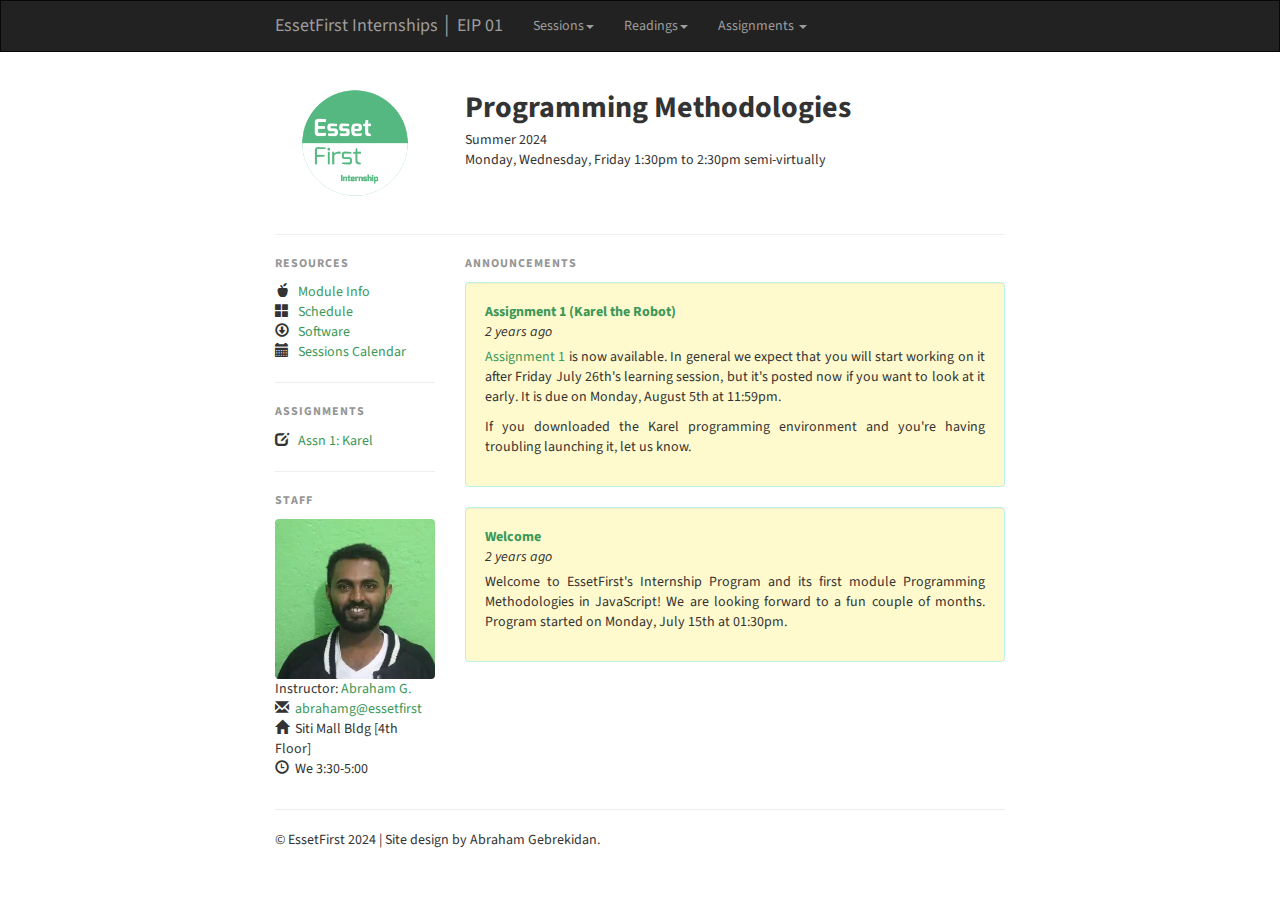
==== index.html @ 01851edb "lecture 2 updates" ====
<!DOCTYPE html>
<html>

<head>
  <title>Programming Methodology using JavaScript - EssetFirst Internship Program</title>
  <meta name="viewport" content="width=device-width, initial-scale=1">
  <meta http-equiv="content-type" content="text/html; charset=UTF-8">

  <!-- Stylsheet -->
  <link href="plugins/bootstrap-custom/bootstrap.min.css" rel="stylesheet">
  <link rel="stylesheet" type="text/css" href="style.css">

  <!-- JavaScript -->
  <script type="text/javascript" async=""
    src="https://www.googletagmanager.com/gtag/js?id=G-X96D5MLH4S&amp;cx=c&amp;_slc=1"></script>
  <script async="" src="//www.google-analytics.com/analytics.js"></script>

  <script src="plugins/jquery.min.js"></script>
  <script src="plugins/moment.min.js"></script>
  <script src="plugins/bootstrap-custom/bootstrap.min.js"></script>

  <style>
    .error_widget_wrapper {
      background: inherit;
      color: inherit;
      border: none
    }

    .error_widget {
      border-top: solid 2px;
      border-bottom: solid 2px;
      margin: 5px 0;
      padding: 10px 40px;
      white-space: pre-wrap;
    }

    .error_widget.ace_error,
    .error_widget_arrow.ace_error {
      border-color: #ff5a5a
    }

    .error_widget.ace_warning,
    .error_widget_arrow.ace_warning {
      border-color: #F1D817
    }

    .error_widget.ace_info,
    .error_widget_arrow.ace_info {
      border-color: #5a5a5a
    }

    .error_widget.ace_ok,
    .error_widget_arrow.ace_ok {
      border-color: #5aaa5a
    }

    .error_widget_arrow {
      position: absolute;
      border: solid 5px;
      border-top-color: transparent !important;
      border-right-color: transparent !important;
      border-left-color: transparent !important;
      top: -5px;
    }
  </style>

  <!-- Stanford -->
  <link href="https://fonts.googleapis.com/css?family=Source+Sans+Pro:300,400,600,700" rel="stylesheet" type="text/css">
  <link href="https://fonts.googleapis.com/css?family=Source+Serif+Pro:400,600,700" rel="stylesheet" type="text/css">
</head>

<body>
  <!-- Navigation Bar -->
  <nav class="navbar navbar-inverse">
    <div class="container">
      <!-- Brand and toggle get grouped for better mobile display -->
      <div class="navbar-header">
        <button type="button" class="navbar-toggle" data-toggle="collapse" data-target="#bs-example-navbar-collapse-1"
          aria-expanded="true">
          <span class="sr-only">Toggle navigation</span>
          <span class="icon-bar"></span>
          <span class="icon-bar"></span>
          <span class="icon-bar"></span>
        </button>
        <a class="navbar-brand brand" href="/">EssetFirst Internships &#9474; EIP 01</a>
      </div>

      <!-- Collect the nav links, forms, and other content for toggling -->
      <div class="navbar-collapse collapse in" id="bs-example-navbar-collapse-1" aria-expanded="true" style="">
        <ul class="nav navbar-nav">

          <li class="dropdown">
            <a href="/#" class="dropdown-toggle" data-toggle="dropdown" role="button" aria-haspopup="true"
              aria-expanded="false">Sessions<span class="caret"></span></a>
            <ul class="dropdown-menu">
              <li><a href="/lectures/01-Program-Introduction/01-Program-Introduction.pdf">01 Program Introduction</a></li>
              <li><a href="/lectures/02-Programming-In-Karel/02-Programming-in-Karel.pdf">02 Programming in Karel</a></li>
            </ul>
          </li>

          <li class="dropdown">
            <a href="/#" class="dropdown-toggle" data-toggle="dropdown" role="button" aria-haspopup="true"
              aria-expanded="false">Readings<span class="caret"></span></a>
            <ul class="dropdown-menu">
              <li><a href="/readings/01-GeneralInformation.pdf">01 General Information</a></li>
              <li><a href="/readings/02-Calendar.pdf">02 Course Calendar</a></li>
              <li><a href="/readings/03-ProgrammingInKarel.pdf">03 Programming in Karel</a></li>
              <!-- <li><a href="/readings/03A-ClassExamples.pdf">03A Class Examples</a></li>
              <li><a href="/readings/04-StepwiseRefinement.pdf">04 Stepwise Refinement</a></li>
              <li><a href="/readings/04A-ClassExamples.pdf">04A Class Examples</a></li> -->
              <li><a href="/readings/05-UsingJSKarel.pdf">05 Using JSKarel</a></li>
              <li><a href="/readings/06-Assignment1.pdf">06 Assignment 1: Karel</a></li>

            </ul>
          </li>
          <li class="dropdown">
            <a href="/#" class="dropdown-toggle" data-toggle="dropdown" role="button" aria-haspopup="true"
              aria-expanded="false">Assignments <span class="caret"></span></a>
            <ul class="dropdown-menu">
              <li><a href="/assignments/Assignment-01">Assignment 1: Karel</a></li>
            </ul>
          </li>

          <!--
        <li class="dropdown">
          <a href="#" class="dropdown-toggle" data-toggle="dropdown" role="button" aria-haspopup="true" aria-expanded="false">Sections <span class="caret"></span></a>
          <ul class="dropdown-menu">
            <li><a href="https://internship.essetfirst.com/auth/">Signup</a></li>
          </ul>
        </li> -->
        </ul>

        <ul class="nav navbar-nav navbar-right">
          <!-- <li><a href="/schedule.html"><span class="glyphicon glyphicon-th-large" aria-hidden="true"></span>
              Schedule</a></li> -->
        </ul>

      </div><!-- /.navbar-collapse -->
    </div><!-- /.container-fluid -->
  </nav>
  <div class="container" id="indexContainer">
    <!-- Header -->
    <div class="row" id="indexHead">
      <div class="col-sm-12 col-lg-3">
        <div id="logo" class="flex-center">
          <img id="logoImg" src="./img/logo.png">
        </div>
      </div>
      <div class="col-sm-12 col-lg-9">
        <div id="headerText">
          <div id="title">
            Programming Methodologies
          </div>
          <div>
            Summer 2024
          </div>
          <div>
            Monday, Wednesday, Friday 1:30pm to 2:30pm semi-virtually
          </div>
        </div>
      </div>
    </div>

    <!-- Border -->
    <div class="row">
      <div class="col-sm-12" id="infoCol">
        <hr>
      </div>
    </div>

    <!-- Main Content -->
    <div class="row">
      <!-- Sidebar -->
      <div class="col-sm-3" id="infoCol">
        <!-- Links -->
        <div>
          <p class="subtleHeading">RESOURCES</p>
          <span class="sidebaricon glyphicon glyphicon-apple" aria-hidden="true"></span>
          <a href="/overview.html">Module Info</a><br>
          <span class="sidebaricon glyphicon glyphicon-th-large" aria-hidden="true"></span>
          <a href="/schedule.html">Schedule</a><br>
          <span class="sidebaricon glyphicon glyphicon-download" aria-hidden="true"></span>
          <a href="/software">Software</a><br>
          <span class="sidebaricon glyphicon glyphicon-calendar" aria-hidden="true"></span>
          <a target="_blank" href="https://calendar.google.com/calendar/event?action=TEMPLATE&amp;tmeid=NzBwamlwOW5jY28zNGJiNjZsZ2phYjlrNmRnbWNiOXA2a3MzMmJiM2M5aWowZDlnYzhvbWNjYjI2MF8yMDI0MDcyNFQxMDMwMDBaIGFicmFoYW1rZ2VicmVraWRhbkBt&amp;tmsrc=abrahamkgebrekidan%40gmail.com&amp;scp=ALL">Sessions Calendar</a><br>
        </div>
        <hr>

        <div>
          <p class="subtleHeading">ASSIGNMENTS</p>
          <div>
            <span class="sidebaricon glyphicon glyphicon-edit" aria-hidden="true"></span>
            <a href="/assignments/Assignment-01">Assn 1: Karel</a>
          </div>
        </div>
        <hr>

        <!-- 
        <div>
          <p class="subtleHeading">Sections</p>
          <div>
            <span class="sidebaricon glyphicon glyphicon-list" aria-hidden="true"></span>
            <a href="/readings/10-SectionHandout1.pdf">Week 1</a>
          </div>
        </div>
        <hr> -->

        <p class="subtleHeading">STAFF</p>
        <p>
        </p>
        <div class="staffBox">
          <img src="./img/people/abraham.webp" style="width:100%; border-radius: 4px;">
          Instructor:
          <a href="https://www.linkedin.com/in/abrahamgkidan" target="_blank" referrerpolicy="no-referrer">Abraham
            G.</a><br>
          <span class="sidebaricon glyphicon glyphicon-envelope" aria-hidden="true"></span><a
            href="mailto:abrahamg@essetfirst.com">abrahamg@essetfirst</a><br>
          <span class="sidebaricon glyphicon glyphicon-home" aria-hidden="true"></span>Siti Mall Bldg [4th
          Floor]<br>
          <span class="sidebaricon glyphicon glyphicon-time" aria-hidden="true"></span>We 3:30-5:00<br>
        </div>
        <p></p>
        <p>
        </p>
      </div>

      <!-- Newsfeed -->
      <div class="col-sm-9">
        <div>
          <p class="subtleHeading">ANNOUNCEMENTS</p>
        </div>


        <div class="well">
          <div class="newsfeedHeader">
            <div class="newsfeedTitle">Assignment 1 (Karel the Robot)</div>
            <div class="moment">2024-07-24T15:22:28.037Z</div>
          </div>
          <p>
            <a href="/assignments/Assignment-01">Assignment 1</a> is now available. In general we expect that you will start working on it after Friday July 26th's learning session, but it's posted now if you want to look at it early.   It is due on Monday, August 5th at 11:59pm.
          </p>
          <p>
            If you downloaded the Karel programming environment and you're having troubling launching it, let us know.
          </p>
        </div>

        <div class="well">
          <div class="newsfeedHeader">
            <div class="newsfeedTitle">Welcome</div>
            <div class="moment">2024-07-24T13:22:28.037Z</div>
          </div>
          <p>
            Welcome to EssetFirst's Internship Program and its first module Programming Methodologies in JavaScript! We are looking forward to a fun couple of months. Program
            started on Monday, July 15th at 01:30pm.
          </p>
        </div>

      </div>

    </div>

    <!-- Footer -->
    <div class="row">
      <div class="col-md-12">
        <hr>
        <div class="footer">
          <p class="pull-left">
            © EssetFirst 2024 | Site design by Abraham Gebrekidan.</p>
        </div>
      </div>
    </div>

    <script>
      (function (i, s, o, g, r, a, m) {
        i['GoogleAnalyticsObject'] = r; i[r] = i[r] || function () {
          (i[r].q = i[r].q || []).push(arguments)
        }, i[r].l = 1 * new Date(); a = s.createElement(o),
          m = s.getElementsByTagName(o)[0]; a.async = 1; a.src = g; m.parentNode.insertBefore(a, m)
      })(window, document, 'script', '//www.google-analytics.com/analytics.js', 'ga');
      ga('create', 'UA-74362126-1', 'auto');
      ga('send', 'pageview');
    </script>
  </div>

  <script type="text/javascript">
    $(".moment").each(function (i) {
      var date = $(this).html()
      var fromStr = moment(date, "YYYYMMDDHH").fromNow()
      $(this).html(fromStr)
    });
    //alert(moment("20160101", "YYYYMMDD").fromNow())
  </script>

</body>

</html>
---- style.css ----
.container {
  max-width: 760px;
}

body {
  font-family: "Source Sans Pro", sans-serif;
}

p {
  text-align: justify;
}

pre {
  background-color: white;
}

li {
  text-align: justify;
  margin-bottom: 0px;
}

dd {
  margin-bottom: 2.5em;
}

code {
  color: black;
  padding: 0px;
  border: 0px;
  background-color: transparent;
  font-weight: bold;
}

.mapOverlay {
  background: transparent;
  position: relative;
  width: 100%;
  height: 450px; /* your iframe height */
  top: 450px; /* your iframe height */
  margin-top: -450px; /* your iframe height */
  z-index: 9999;
}

.verticalLine {
  border-left: thick solid #ff0000;
}

.subtleHeading {
  font-size: 12px;
  font-weight: 700;
  color: #959595;
  text-transform: uppercase;
  letter-spacing: 1px;
}

a {
  color: #3b9859;
}
a:link:after,
a:visited:after {
  content: "";
}

pre {
  -moz-tab-size: 3;
} /* Code for Firefox */
pre {
  -o-tab-size: 3;
} /* Code for Opera 10.6-12.1 */
pre {
  tab-size: 3;
}

.comment {
  color: #006400;
  font-weight: bold;
}

.moment {
  font-style: italic;
}

.well {
  background-color: lemonchiffon;
  border-color: #bcf1e8;
}

.secondHeading {
  margin-top: 20px;
  margin-bottom: 10px;
}

.input {
  color: red;
  font-style: bold;
}

.sidebarOuter {
  position: relative;
}
@media (min-width: 760px) {
  .sidebar {
    width: 160px;
  }
}

/* INDEX */

#title {
  font-size: 30px;
  font-weight: bold;
}

.staffBox {
  text-align: left !important;
}

#logoImg {
  /* float: left; */
  width: 200px;
}

#headerText {
  /* margin-left: 10px; */
  /* float: left; */
  padding-top: 10px;
  padding-bottom: 10px;
}

.newsfeedTitle {
  font-size: 14px;
  color: #3b9859;
  font-weight: bold;
}

.sidebaricon {
  width: 15px !important;
  margin-right: 5px;
  margin-bottom: 5px;
}

.newsfeedHeader {
  margin-bottom: 5px;
}

.google-maps {
  position: relative;
  padding-bottom: 75%; /* This is the aspect ratio */
  height: 0;
  overflow: hidden;
}

.google-maps iframe {
  position: absolute;
  top: 0;
  left: 0;
  width: 100% !important;
  height: 100% !important;
}

.staffImg {
  height: 100px;
}

.calendarCell {
  height: 210px;
  width: 225px;
  border: 1px solid black;
  vertical-align: top;
  padding: 10px;
}

.calendarWeekCell {
  max-width: 50px;
  vertical-align: top;
}

.inOut {
  position: absolute;
  top: 130px;
  color: hsl(0, 0%, 60%);
}

/* OVERVIEW */
.overviewIcon {
  margin-right: 7px;
}

.flex-center {
  display: flex;
  justify-content: center;
}
.navbar {
  border-radius: 0;
}
@media screen and (min-width: 780px) {
  #headerText {
    padding-top: 15px;
  }

}

@media screen and (max-width: 480px) {
  #headerText {
    text-align: center;
  }
  .flex-center {
    display: flex;
    justify-content: center;
    align-items: center;
  }
}
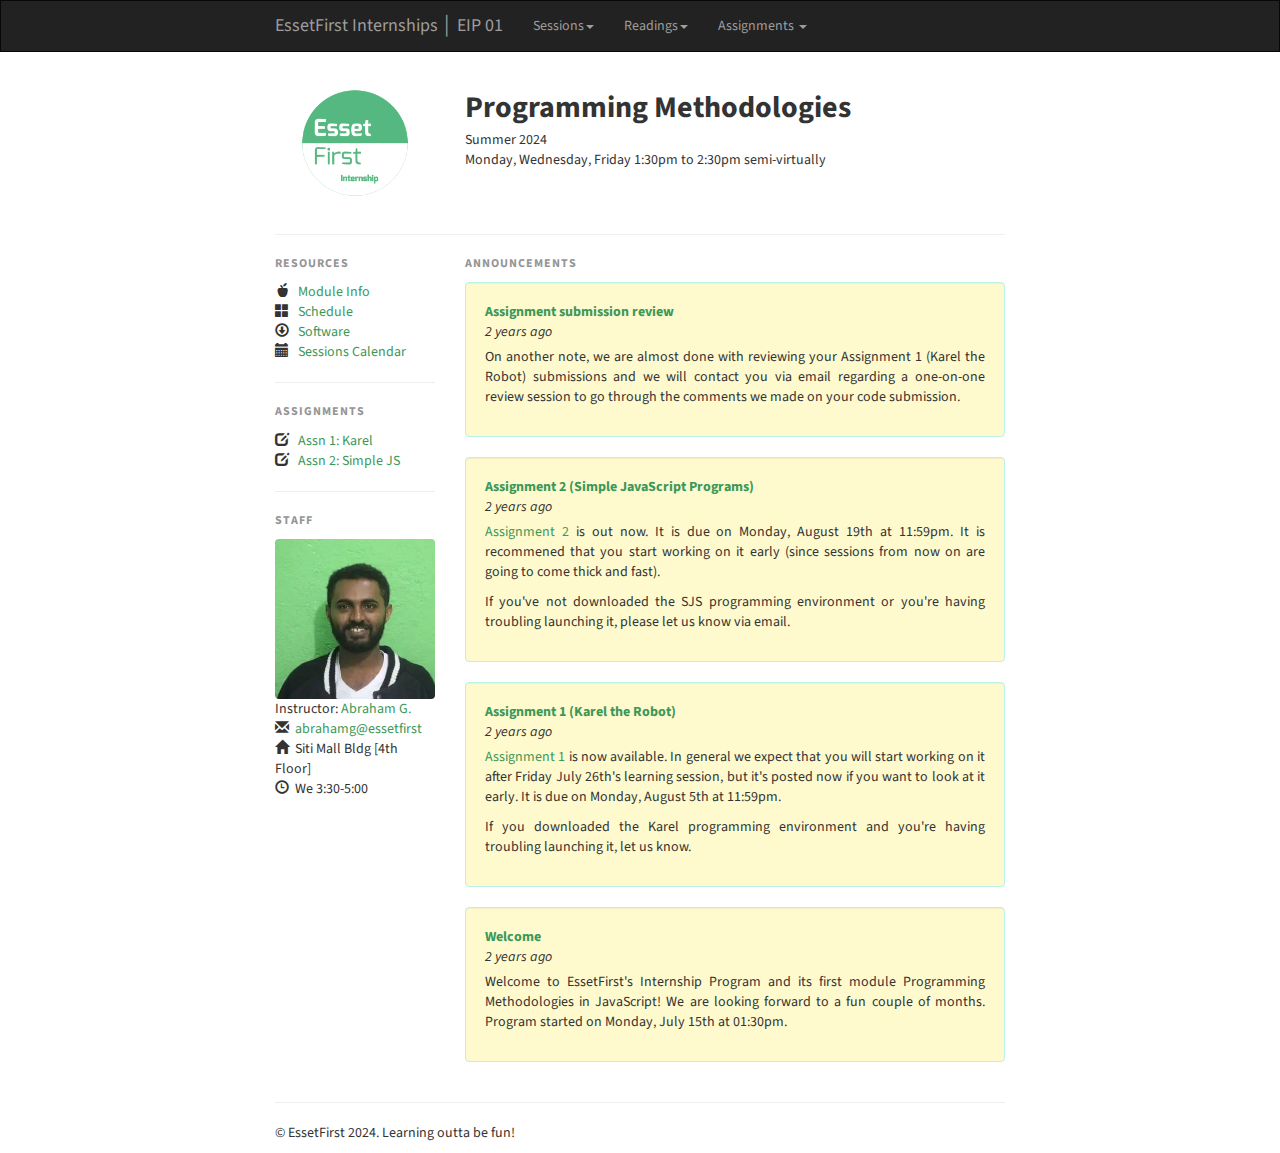
==== commit a74f453b: "session 08-09-10-11 updates" ====
--- a/index.html
+++ b/index.html
@@ -11,9 +11,16 @@
   <link rel="stylesheet" type="text/css" href="style.css">
 
   <!-- JavaScript -->
-  <script type="text/javascript" async=""
-    src="https://www.googletagmanager.com/gtag/js?id=G-X96D5MLH4S&amp;cx=c&amp;_slc=1"></script>
-  <script async="" src="//www.google-analytics.com/analytics.js"></script>
+  <!-- Google Tag Manager -->
+  <script>(function (w, d, s, l, i) {
+      w[l] = w[l] || []; w[l].push({
+        'gtm.start':
+          new Date().getTime(), event: 'gtm.js'
+      }); var f = d.getElementsByTagName(s)[0],
+        j = d.createElement(s), dl = l != 'dataLayer' ? '&l=' + l : ''; j.async = true; j.src =
+          'https://www.googletagmanager.com/gtm.js?id=' + i + dl; f.parentNode.insertBefore(j, f);
+    })(window, document, 'script', 'dataLayer', 'GTM-5PK645FT');</script>
+  <!-- End Google Tag Manager -->
 
   <script src="plugins/jquery.min.js"></script>
   <script src="plugins/moment.min.js"></script>
@@ -70,6 +77,12 @@
 </head>
 
 <body>
+  <!-- Google Tag Manager (noscript) -->
+  <noscript><iframe src="https://www.googletagmanager.com/ns.html?id=GTM-5PK645FT" height="0" width="0"
+      style="display:none;visibility:hidden"></iframe></noscript>
+  <!-- End Google Tag Manager (noscript) -->
+
+
   <!-- Navigation Bar -->
   <nav class="navbar navbar-inverse">
     <div class="container">
@@ -86,15 +99,31 @@
       </div>
 
       <!-- Collect the nav links, forms, and other content for toggling -->
-      <div class="navbar-collapse collapse in" id="bs-example-navbar-collapse-1" aria-expanded="true" style="">
+      <div class="navbar-collapse collapse in" id="bs-example-navbar-collapse-1" aria-expanded="true">
         <ul class="nav navbar-nav">
-
           <li class="dropdown">
             <a href="/#" class="dropdown-toggle" data-toggle="dropdown" role="button" aria-haspopup="true"
               aria-expanded="false">Sessions<span class="caret"></span></a>
             <ul class="dropdown-menu">
-              <li><a href="/lectures/01-Program-Introduction/01-Program-Introduction.pdf">01 Program Introduction</a></li>
-              <li><a href="/lectures/02-Programming-In-Karel/02-Programming-in-Karel.pdf">02 Programming in Karel</a></li>
+              <li><a href="/lectures/01-Program-Introduction/01-Program-Introduction.pdf">01 Program Introduction</a>
+              </li>
+              <li><a href="/lectures/02-Programming-In-Karel/02-Programming-in-Karel.pdf">02 Programming in Karel</a>
+              </li>
+              <li><a href="/lectures/03-Stepwise-Refinement/03-Stepwise-Refinement.pdf">03 Stepwise Refinement</a></li>
+              <li><a href="/lectures/04-Simple-JavaScript/04-Simple-JavaScript.pdf">04 Simple JavaScript</a></li>
+              <li><a href="/lectures/05-Strings-And-Graphics/05-Strings-And-Graphics.pdf">05 Strings and Graphics</a>
+              </li>
+              <li><a href="/lectures/06-Control-Statements/06-Control-Statements.pdf">06 Control Statements</a></li>
+              <li><a href="/lectures/07-Functions-And-Libraries/07-Functions-Libraries.pdf">07 Functions and
+                  Libraries</a></li>
+              <li><a href="/lectures/08-Mechanics-Of-Functions/08-Mechanics-Of-Functions.pdf">08 Mechanics of
+                  Functions</a></li>
+              <li><a href="/lectures/09-Interactive-Graphics/09-Interactive-Graphics.pdf">09 Interactive Graphics</a>
+              </li>
+              <li><a href="/lectures/10-Event-Driven-Programs/10-Event-Driven-Programs.pdf">10 Event-Driven Programs</a>
+              </li>
+              <li><a href="/lectures/11-Graphical-Structures/11-Graphical-Structures.pdf">11 Graphical Structures</a>
+              </li>
             </ul>
           </li>
 
@@ -105,12 +134,26 @@
               <li><a href="/readings/01-GeneralInformation.pdf">01 General Information</a></li>
               <li><a href="/readings/02-Calendar.pdf">02 Course Calendar</a></li>
               <li><a href="/readings/03-ProgrammingInKarel.pdf">03 Programming in Karel</a></li>
-              <!-- <li><a href="/readings/03A-ClassExamples.pdf">03A Class Examples</a></li>
+              <li><a href="/readings/03A-ClassExamples.pdf">03A Class Examples</a></li>
               <li><a href="/readings/04-StepwiseRefinement.pdf">04 Stepwise Refinement</a></li>
-              <li><a href="/readings/04A-ClassExamples.pdf">04A Class Examples</a></li> -->
+              <li><a href="/readings/04A-ClassExamples.pdf">04A Class Examples</a></li>
               <li><a href="/readings/05-UsingJSKarel.pdf">05 Using JSKarel</a></li>
               <li><a href="/readings/06-Assignment1.pdf">06 Assignment 1: Karel</a></li>
-
+              <li><a href="/readings/07-SimpleJavaScript.pdf">07 Simple JavaScript</a></li>
+              <li><a href="/readings/08-StringsAndGraphics.pdf">08 Strings and Graphics</a></li>
+              <li><a href="/readings/09-ControlStatements.pdf">09 Control Statements</a></li>
+              <li><a href="/readings/10-FunctionsAndLibraries.pdf">10 Functions and Libraries</a></li>
+              <li><a href="/readings/11-Assignment2.pdf">11 Assignment 2: Simple JavaScript Programs</a></li>
+              <li><a href="/readings/12-Section1.pdf">12 Section 1: Week 3</a></li>
+              <!-- <li><a href="/readings/12A-Section1Solutions.pdf">12 Section 1: Week 3 (Solutions)</a></li> -->
+              <li><a href="/readings/13-MechanicsOfFunctions.pdf">13 Mechanics of Functions</a></li>
+              <li><a href="/readings/13A-FunctionsAddendum.pdf">13A More of Mechanics of Functions</a></li>
+              <li><a href="/readings/13B-ClassExamples.pdf">13B Class Code Examples</a></li>
+              <li><a href="/readings/14-InteractiveGraphics.pdf">14 Interactive Graphics</a></li>
+              <li><a href="/readings/15-EventDrivenPrograms.pdf">15 Event-driven Programs</a></li>
+              <li><a href="/readings/16-Section2.pdf">16 Section 2: Week 4</a></li>
+              <!-- <li><a href="/readings/16A-Section2Solutions.pdf">16A Section 2: Week 4 (Solutions)</a></li> -->
+              <!-- <li><a href="/readings/17-GraphicalStructures.pdf">17 Graphical Structures</a></li> -->
             </ul>
           </li>
           <li class="dropdown">
@@ -118,6 +161,7 @@
               aria-expanded="false">Assignments <span class="caret"></span></a>
             <ul class="dropdown-menu">
               <li><a href="/assignments/Assignment-01">Assignment 1: Karel</a></li>
+              <li><a href="/assignments/Assignment-02">Assignment 2: Simple JavaScript Programs</a></li>
             </ul>
           </li>
 
@@ -182,7 +226,9 @@
           <span class="sidebaricon glyphicon glyphicon-download" aria-hidden="true"></span>
           <a href="/software">Software</a><br>
           <span class="sidebaricon glyphicon glyphicon-calendar" aria-hidden="true"></span>
-          <a target="_blank" href="https://calendar.google.com/calendar/event?action=TEMPLATE&amp;tmeid=NzBwamlwOW5jY28zNGJiNjZsZ2phYjlrNmRnbWNiOXA2a3MzMmJiM2M5aWowZDlnYzhvbWNjYjI2MF8yMDI0MDcyNFQxMDMwMDBaIGFicmFoYW1rZ2VicmVraWRhbkBt&amp;tmsrc=abrahamkgebrekidan%40gmail.com&amp;scp=ALL">Sessions Calendar</a><br>
+          <a target="_blank"
+            href="https://calendar.google.com/calendar/event?action=TEMPLATE&amp;tmeid=NzBwamlwOW5jY28zNGJiNjZsZ2phYjlrNmRnbWNiOXA2a3MzMmJiM2M5aWowZDlnYzhvbWNjYjI2MF8yMDI0MDcyNFQxMDMwMDBaIGFicmFoYW1rZ2VicmVraWRhbkBt&amp;tmsrc=abrahamkgebrekidan%40gmail.com&amp;scp=ALL">Sessions
+            Calendar</a><br>
         </div>
         <hr>
 
@@ -191,6 +237,10 @@
           <div>
             <span class="sidebaricon glyphicon glyphicon-edit" aria-hidden="true"></span>
             <a href="/assignments/Assignment-01">Assn 1: Karel</a>
+          </div>
+          <div>
+            <span class="sidebaricon glyphicon glyphicon-edit" aria-hidden="true"></span>
+            <a href="/assignments/Assignment-02">Assn 2: Simple JS</a>
           </div>
         </div>
         <hr>
@@ -231,13 +281,42 @@
         </div>
 
 
+
+        <div class="well">
+          <div class="newsfeedHeader">
+            <div class="newsfeedTitle">Assignment submission review</div>
+            <div class="moment">2024-08-09T15:22:28.037Z</div>
+          </div>
+          <p>
+            On another note, we are almost done with reviewing your Assignment 1 (Karel the Robot) submissions and we
+            will contact you via email regarding a one-on-one review session to go through the comments we made on your
+            code submission.
+          </p>
+        </div>
+        <div class="well">
+          <div class="newsfeedHeader">
+            <div class="newsfeedTitle">Assignment 2 (Simple JavaScript Programs)</div>
+            <div class="moment">2024-08-09T14:22:28.037Z</div>
+          </div>
+          <p>
+            <a href="/assignments/Assignment-02">Assignment 2</a> is out now. It is due on Monday, August 19th at
+            11:59pm. It is recommened that you start working on it early (since sessions from now on are going to come
+            thick and fast).
+          </p>
+          <p>
+            If you've not downloaded the SJS programming environment or you're having troubling launching it, please let
+            us know via email.
+          </p>
+        </div>
         <div class="well">
           <div class="newsfeedHeader">
             <div class="newsfeedTitle">Assignment 1 (Karel the Robot)</div>
             <div class="moment">2024-07-24T15:22:28.037Z</div>
           </div>
           <p>
-            <a href="/assignments/Assignment-01">Assignment 1</a> is now available. In general we expect that you will start working on it after Friday July 26th's learning session, but it's posted now if you want to look at it early.   It is due on Monday, August 5th at 11:59pm.
+            <a href="/assignments/Assignment-01">Assignment 1</a> is now available. In general we expect that you will
+            start working on it after Friday July 26th's learning session, but it's posted now if you want to look at it
+            early. It is due on Monday, August 5th at 11:59pm.
           </p>
           <p>
             If you downloaded the Karel programming environment and you're having troubling launching it, let us know.
@@ -250,7 +329,8 @@
             <div class="moment">2024-07-24T13:22:28.037Z</div>
           </div>
           <p>
-            Welcome to EssetFirst's Internship Program and its first module Programming Methodologies in JavaScript! We are looking forward to a fun couple of months. Program
+            Welcome to EssetFirst's Internship Program and its first module Programming Methodologies in JavaScript! We
+            are looking forward to a fun couple of months. Program
             started on Monday, July 15th at 01:30pm.
           </p>
         </div>
@@ -265,21 +345,10 @@
         <hr>
         <div class="footer">
           <p class="pull-left">
-            © EssetFirst 2024 | Site design by Abraham Gebrekidan.</p>
+            © EssetFirst 2024. Learning outta be fun!</p>
         </div>
       </div>
     </div>
-
-    <script>
-      (function (i, s, o, g, r, a, m) {
-        i['GoogleAnalyticsObject'] = r; i[r] = i[r] || function () {
-          (i[r].q = i[r].q || []).push(arguments)
-        }, i[r].l = 1 * new Date(); a = s.createElement(o),
-          m = s.getElementsByTagName(o)[0]; a.async = 1; a.src = g; m.parentNode.insertBefore(a, m)
-      })(window, document, 'script', '//www.google-analytics.com/analytics.js', 'ga');
-      ga('create', 'UA-74362126-1', 'auto');
-      ga('send', 'pageview');
-    </script>
   </div>
 
   <script type="text/javascript">
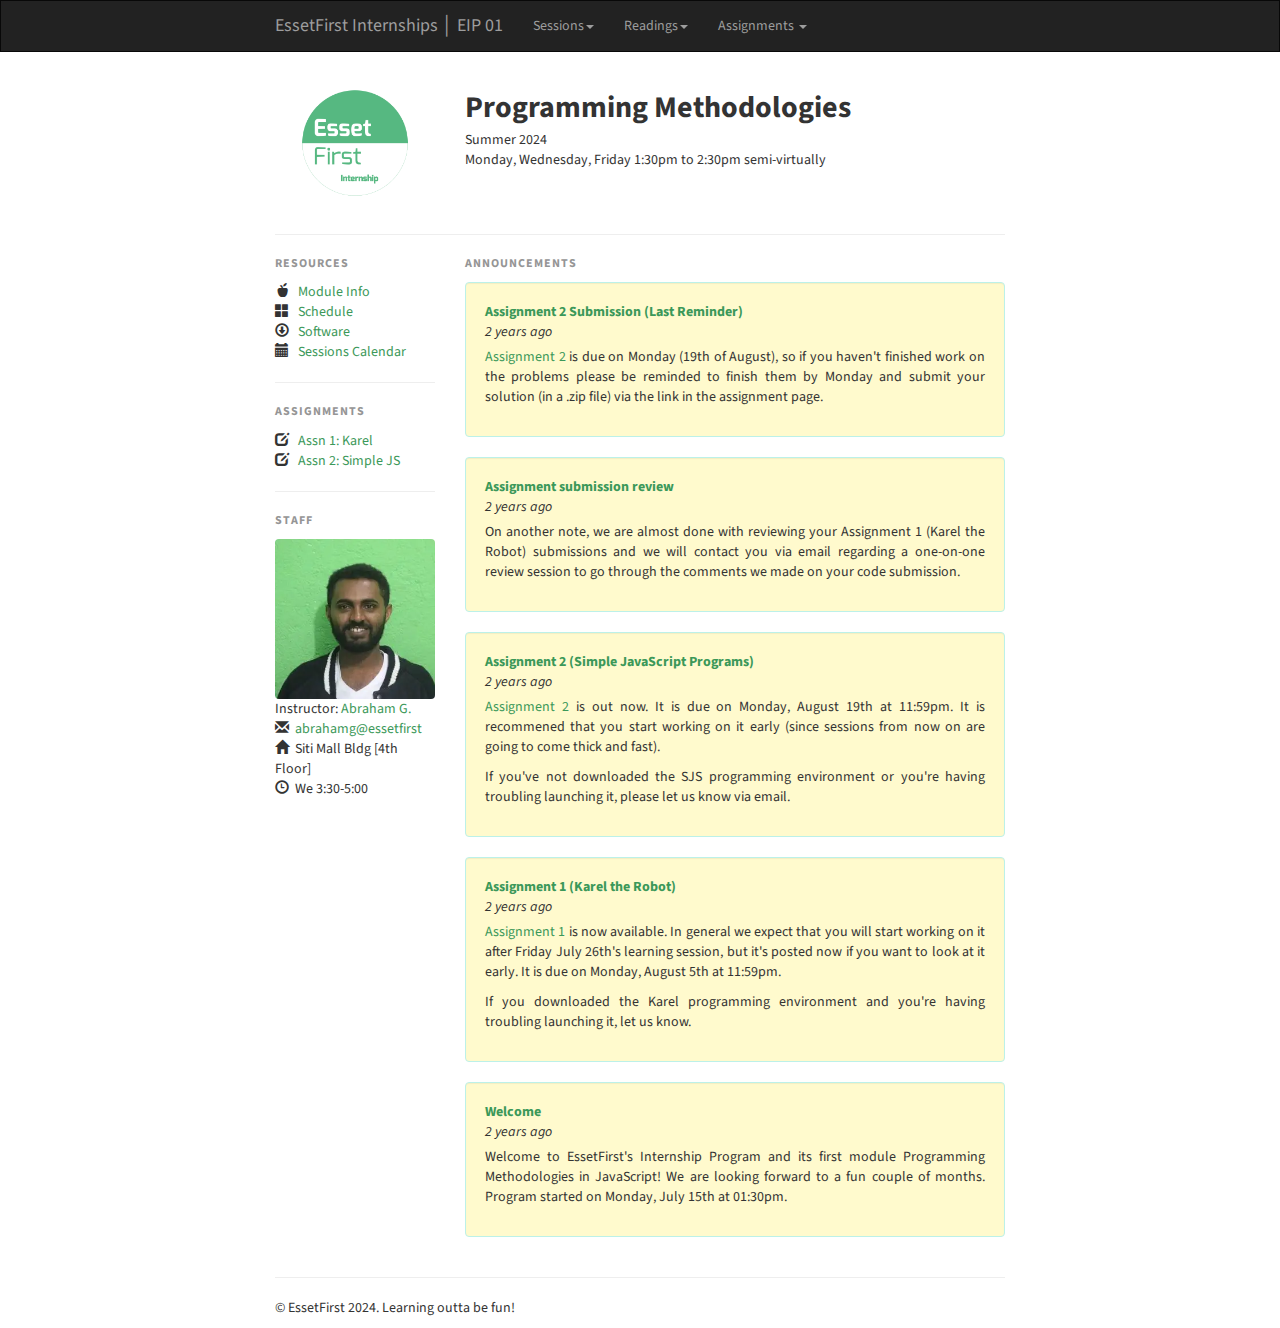
==== commit 77d695c0: "session-12 updates" ====
--- a/index.html
+++ b/index.html
@@ -123,6 +123,8 @@
               <li><a href="/lectures/10-Event-Driven-Programs/10-Event-Driven-Programs.pdf">10 Event-Driven Programs</a>
               </li>
               <li><a href="/lectures/11-Graphical-Structures/11-Graphical-Structures.pdf">11 Graphical Structures</a>
+              </li>
+              <li><a href="/lectures/12-Binary-Representation/12-Binary-Representation.pdf">12 Binary Representation</a>
               </li>
             </ul>
           </li>
@@ -153,7 +155,8 @@
               <li><a href="/readings/15-EventDrivenPrograms.pdf">15 Event-driven Programs</a></li>
               <li><a href="/readings/16-Section2.pdf">16 Section 2: Week 4</a></li>
               <!-- <li><a href="/readings/16A-Section2Solutions.pdf">16A Section 2: Week 4 (Solutions)</a></li> -->
-              <!-- <li><a href="/readings/17-GraphicalStructures.pdf">17 Graphical Structures</a></li> -->
+              <li><a href="/readings/17-GraphicalStructures.pdf">17 Graphical Structures</a></li>
+              <li><a href="/readings/18-BinaryRepresentation.pdf">18 Binary Representation</a></li>
             </ul>
           </li>
           <li class="dropdown">
@@ -162,6 +165,7 @@
             <ul class="dropdown-menu">
               <li><a href="/assignments/Assignment-01">Assignment 1: Karel</a></li>
               <li><a href="/assignments/Assignment-02">Assignment 2: Simple JavaScript Programs</a></li>
+              <!-- <li><a href="/assignments/Assignment-03">Assignment 3: Breakout</a></li> -->
             </ul>
           </li>
 
@@ -280,7 +284,17 @@
           <p class="subtleHeading">ANNOUNCEMENTS</p>
         </div>
 
-
+        <div class="well">
+          <div class="newsfeedHeader">
+            <div class="newsfeedTitle">Assignment 2 Submission (Last Reminder)</div>
+            <div class="moment">2024-08-16T15:22:28.037Z</div>
+          </div>
+          <p>
+            <a href="/assignments/Assignment-02">Assignment 2</a> is due on Monday (19th of August), so if you haven't finished work on the problems please be
+            reminded to finish them by Monday and submit your solution (in a .zip file) via the link in the assignment
+            page.
+          </p>
+        </div>
 
         <div class="well">
           <div class="newsfeedHeader">
@@ -293,6 +307,7 @@
             code submission.
           </p>
         </div>
+
         <div class="well">
           <div class="newsfeedHeader">
             <div class="newsfeedTitle">Assignment 2 (Simple JavaScript Programs)</div>
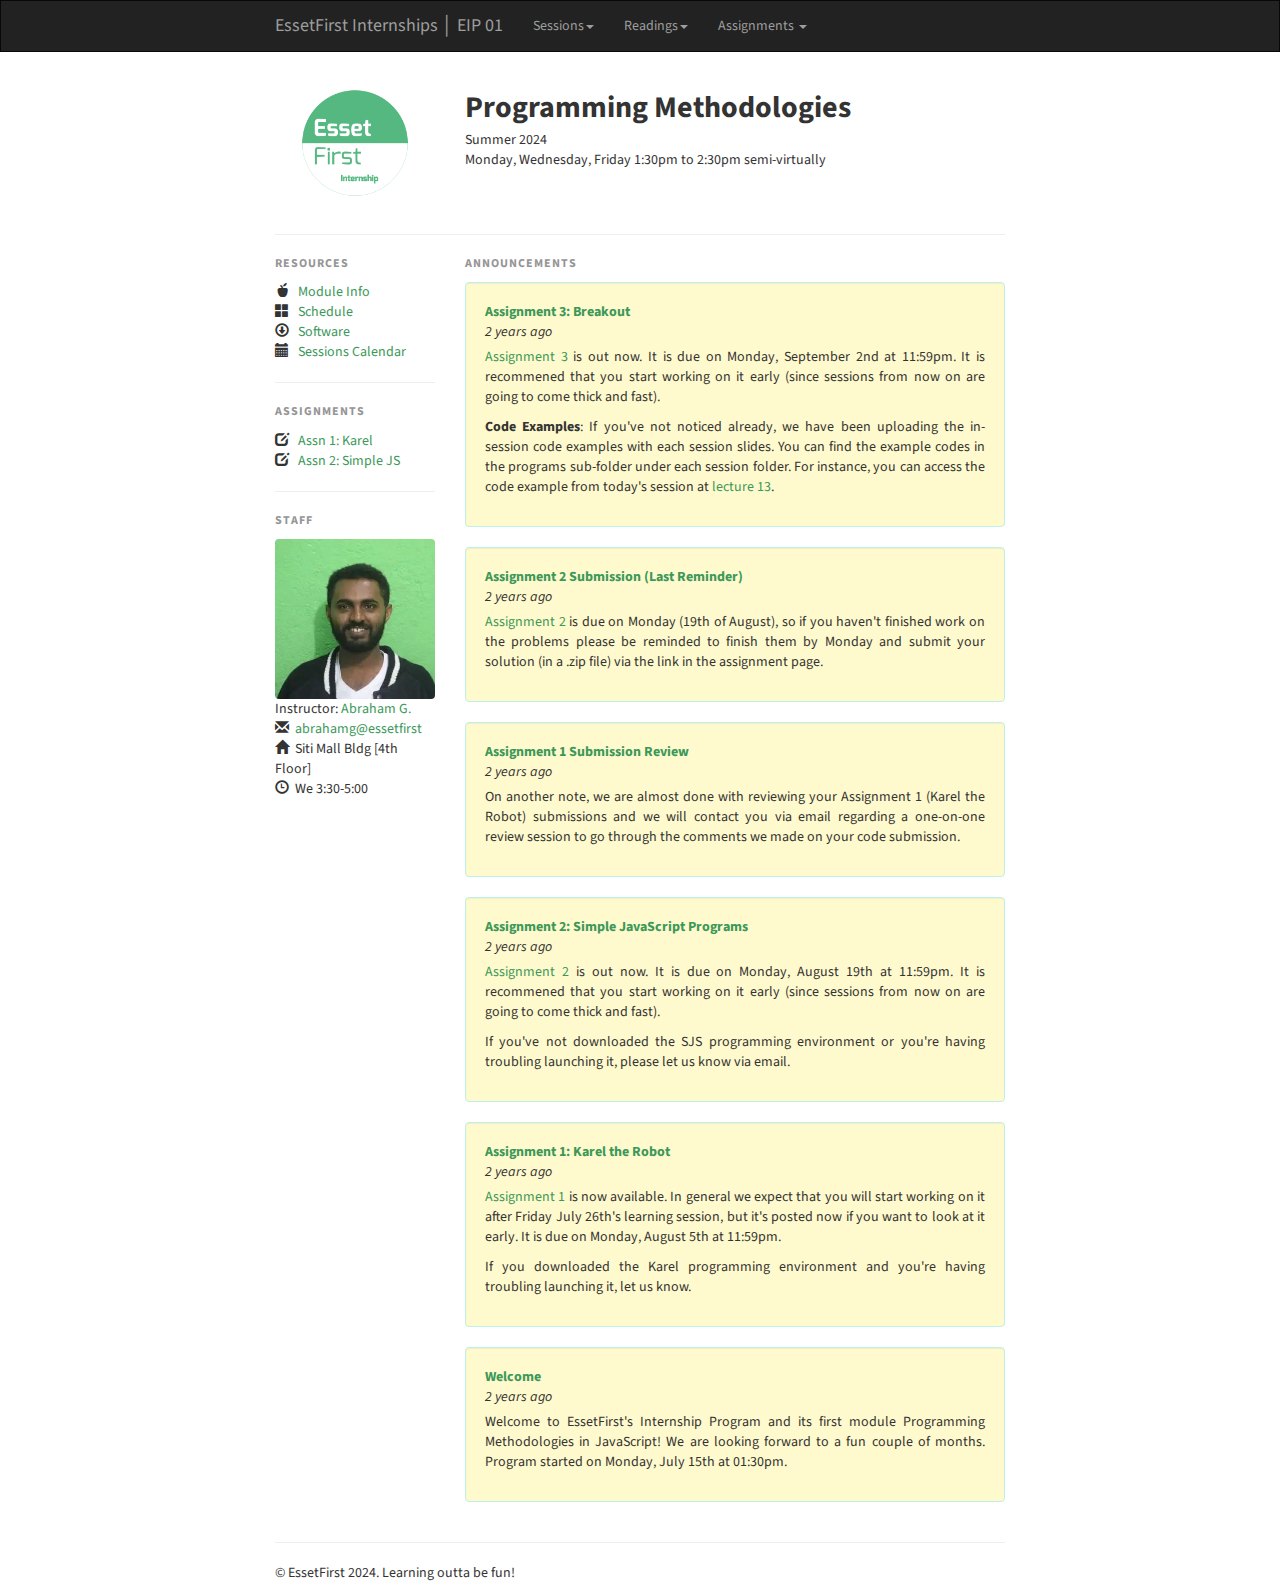
==== commit a390a38c: "session-13 updates" ====
--- a/index.html
+++ b/index.html
@@ -116,15 +116,16 @@
               <li><a href="/lectures/06-Control-Statements/06-Control-Statements.pdf">06 Control Statements</a></li>
               <li><a href="/lectures/07-Functions-And-Libraries/07-Functions-Libraries.pdf">07 Functions and
                   Libraries</a></li>
-              <li><a href="/lectures/08-Mechanics-Of-Functions/08-Mechanics-Of-Functions.pdf">08 Mechanics of
+              <li><a href="/lectures/08-Mechanics-Of-Functions/">08 Mechanics of
                   Functions</a></li>
               <li><a href="/lectures/09-Interactive-Graphics/09-Interactive-Graphics.pdf">09 Interactive Graphics</a>
               </li>
-              <li><a href="/lectures/10-Event-Driven-Programs/10-Event-Driven-Programs.pdf">10 Event-Driven Programs</a>
-              </li>
-              <li><a href="/lectures/11-Graphical-Structures/11-Graphical-Structures.pdf">11 Graphical Structures</a>
+              <li><a href="/lectures/10-Event-Driven-Programs/">10 Event-Driven Programs</a>
+              </li>
+              <li><a href="/lectures/11-Graphical-Structures/">11 Graphical Structures</a>
               </li>
               <li><a href="/lectures/12-Binary-Representation/12-Binary-Representation.pdf">12 Binary Representation</a>
+              <li><a href="/lectures/13-Strings-In-JavaScript/">13 Strings in JavaScript</a>
               </li>
             </ul>
           </li>
@@ -157,6 +158,8 @@
               <!-- <li><a href="/readings/16A-Section2Solutions.pdf">16A Section 2: Week 4 (Solutions)</a></li> -->
               <li><a href="/readings/17-GraphicalStructures.pdf">17 Graphical Structures</a></li>
               <li><a href="/readings/18-BinaryRepresentation.pdf">18 Binary Representation</a></li>
+              <li><a href="/readings/19-StringsInJavaScript.pdf">19 Strings in JavaScript</a></li>
+              <li><a href="/readings/20-Assignment3.pdf">20 Assignment 3: Breakout</a></li>
             </ul>
           </li>
           <li class="dropdown">
@@ -286,6 +289,21 @@
 
         <div class="well">
           <div class="newsfeedHeader">
+            <div class="newsfeedTitle">Assignment 3: Breakout</div>
+            <div class="moment">2024-08-19T15:22:28.037Z</div>
+          </div>
+          <p>
+            <a href="/assignments/Assignment-03">Assignment 3</a> is out now. It is due on Monday, September 2nd at
+            11:59pm. It is recommened that you start working on it early (since sessions from now on are going to come
+            thick and fast).
+          </p>
+          <p>
+            <b>Code Examples</b>: If you've not noticed already, we have been uploading the in-session code examples with each session slides. You can find the example codes in the programs sub-folder under each session folder. For instance, you can access the code example from today's session at <a href="/lectures/13-Strings-In-JavaScript/">lecture 13</a>.
+          </p>
+        </div>
+
+        <div class="well">
+          <div class="newsfeedHeader">
             <div class="newsfeedTitle">Assignment 2 Submission (Last Reminder)</div>
             <div class="moment">2024-08-16T15:22:28.037Z</div>
           </div>
@@ -298,7 +316,7 @@
 
         <div class="well">
           <div class="newsfeedHeader">
-            <div class="newsfeedTitle">Assignment submission review</div>
+            <div class="newsfeedTitle">Assignment 1 Submission Review</div>
             <div class="moment">2024-08-09T15:22:28.037Z</div>
           </div>
           <p>
@@ -310,7 +328,7 @@
 
         <div class="well">
           <div class="newsfeedHeader">
-            <div class="newsfeedTitle">Assignment 2 (Simple JavaScript Programs)</div>
+            <div class="newsfeedTitle">Assignment 2: Simple JavaScript Programs</div>
             <div class="moment">2024-08-09T14:22:28.037Z</div>
           </div>
           <p>
@@ -325,7 +343,7 @@
         </div>
         <div class="well">
           <div class="newsfeedHeader">
-            <div class="newsfeedTitle">Assignment 1 (Karel the Robot)</div>
+            <div class="newsfeedTitle">Assignment 1: Karel the Robot</div>
             <div class="moment">2024-07-24T15:22:28.037Z</div>
           </div>
           <p>
@@ -349,7 +367,6 @@
             started on Monday, July 15th at 01:30pm.
           </p>
         </div>
-
       </div>
 
     </div>
